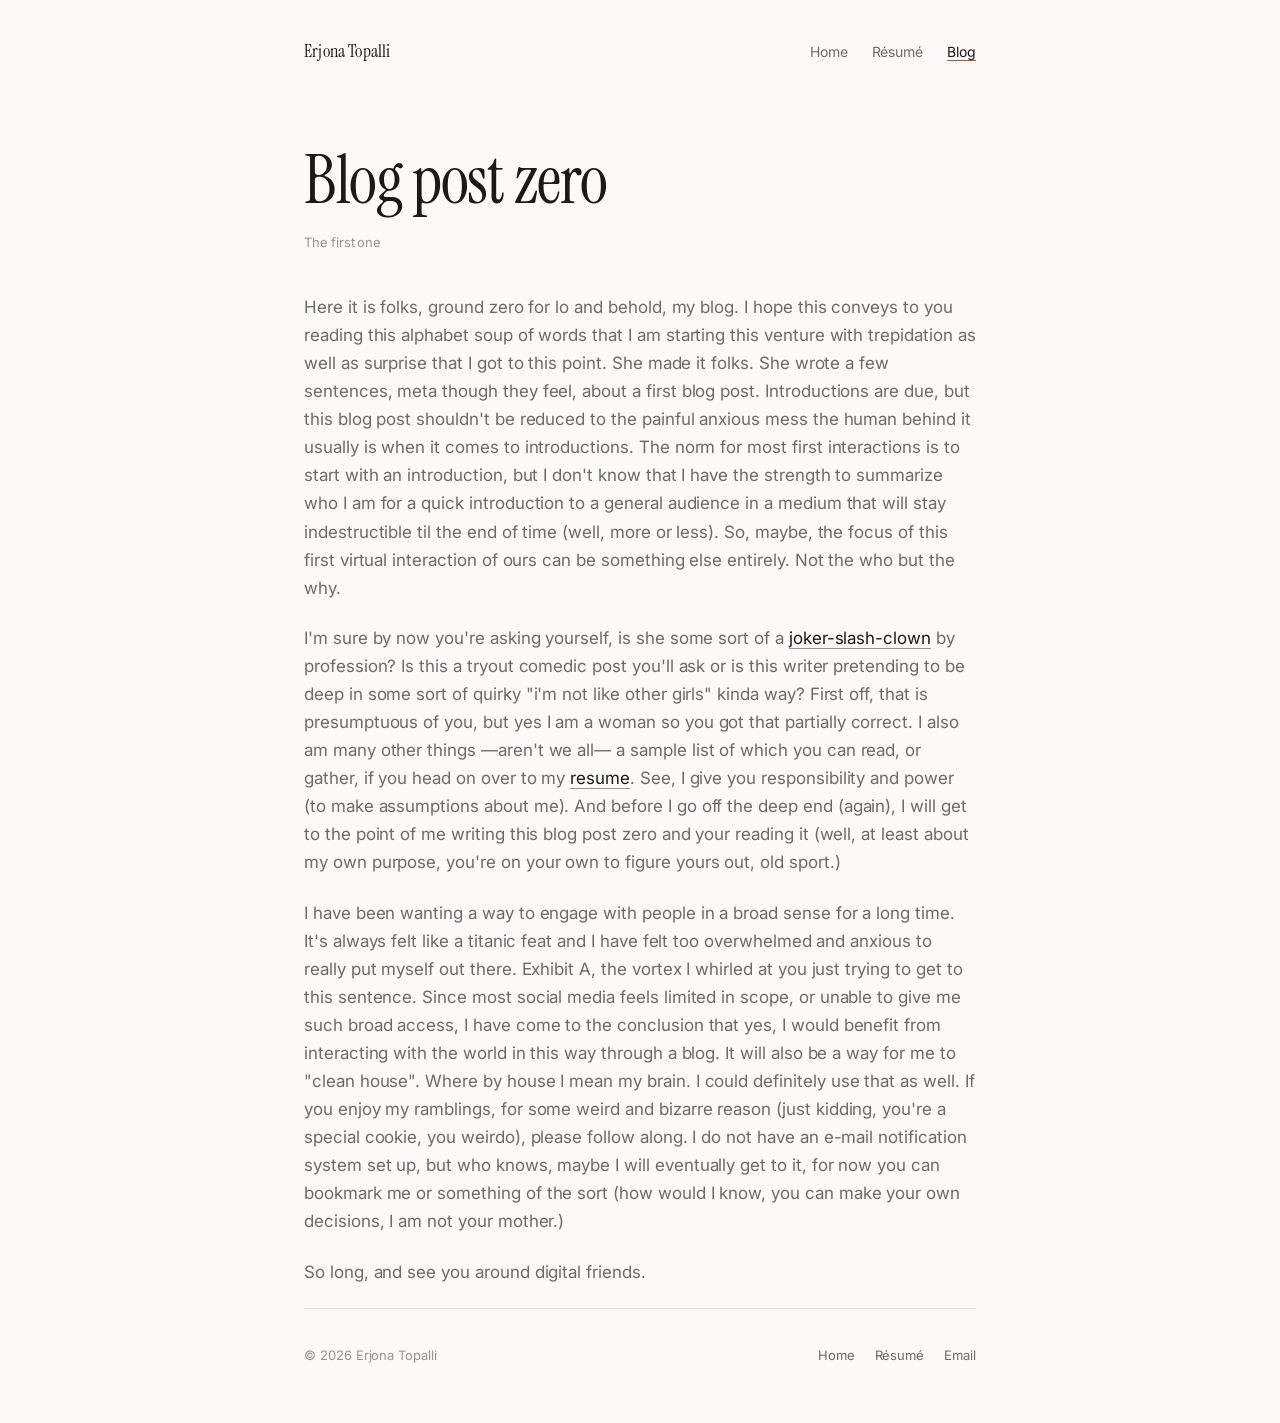
==== blog.html @ 819517cd "Redesign site: minimal layout, résumé page, downloadable PDF - Rewrite main.css as a small design sy" ====
<!DOCTYPE html>
<html lang="en">
<head>
	<meta charset="utf-8">
	<meta name="viewport" content="width=device-width, initial-scale=1">
	<title>Blog post zero — Erjona Topalli</title>
	<meta name="description" content="Ground zero for my blog — on the why rather than the who.">
	<meta name="author" content="Erjona Topalli">

	<meta property="og:type" content="article">
	<meta property="og:title" content="Blog post zero — Erjona Topalli">
	<meta property="og:description" content="Ground zero for my blog — on the why rather than the who.">
	<meta property="og:url" content="https://erjona.me/blog.html">

	<link rel="canonical" href="https://erjona.me/blog.html">
	<link rel="icon" href="data:image/svg+xml,<svg xmlns='http://www.w3.org/2000/svg' viewBox='0 0 100 100'><text y='.9em' font-size='90' font-family='Georgia,serif'>E</text></svg>">

	<link rel="preconnect" href="https://fonts.googleapis.com">
	<link rel="preconnect" href="https://fonts.gstatic.com" crossorigin>
	<link href="https://fonts.googleapis.com/css2?family=Instrument+Serif:ital@0;1&family=Inter:wght@400;500;600&display=swap" rel="stylesheet">

	<link rel="stylesheet" href="/style/main.css">
</head>
<body>
	<div class="wrap">
		<nav class="site-nav">
			<a class="mark" href="/">Erjona Topalli</a>
			<a class="nav-link" href="/">Home</a>
			<a class="nav-link" href="/resume.html">Résumé</a>
			<a class="nav-link" href="/blog.html" aria-current="page">Blog</a>
		</nav>

		<main>
			<article>
				<header class="hero">
					<h1>Blog post zero</h1>
					<p class="meta">The first one</p>
				</header>

				<div class="prose">
					<p>
						Here it is folks, ground zero for lo and behold, my blog. I hope this conveys
						to you reading this alphabet soup of words that I am starting this venture
						with trepidation as well as surprise that I got to this point. She made it
						folks. She wrote a few sentences, meta though they feel, about a first blog
						post. Introductions are due, but this blog post shouldn't be reduced to the
						painful anxious mess the human behind it usually is when it comes to
						introductions. The norm for most first interactions is to start with an
						introduction, but I don't know that I have the strength to summarize who I
						am for a quick introduction to a general audience in a medium that will stay
						indestructible til the end of time (well, more or less). So, maybe, the focus
						of this first virtual interaction of ours can be something else entirely. Not
						the who but the why.
					</p>
					<p>
						I'm sure by now you're asking yourself, is she some sort of a
						<a href="https://en.wikipedia.org/wiki/Jester">joker-slash-clown</a> by
						profession? Is this a tryout comedic post you'll ask or is this writer
						pretending to be deep in some sort of quirky "i'm not like other girls" kinda
						way? First off, that is presumptuous of you, but yes I am a woman so you got
						that partially correct. I also am many other things &mdash;aren't we all&mdash; a
						sample list of which you can read, or gather, if you head on over to my
						<a href="/resume.html">resume</a>. See, I give you responsibility and power (to
						make assumptions about me). And before I go off the deep end (again), I will
						get to the point of me writing this blog post zero and your reading it (well,
						at least about my own purpose, you're on your own to figure yours out, old
						sport.)
					</p>
					<p>
						I have been wanting a way to engage with people in a broad sense for a long
						time. It's always felt like a titanic feat and I have felt too overwhelmed and
						anxious to really put myself out there. Exhibit A, the vortex I whirled at you
						just trying to get to this sentence. Since most social media feels limited in
						scope, or unable to give me such broad access, I have come to the conclusion
						that yes, I would benefit from interacting with the world in this way through
						a blog. It will also be a way for me to "clean house". Where by house I mean
						my brain. I could definitely use that as well. If you enjoy my ramblings, for
						some weird and bizarre reason (just kidding, you're a special cookie, you
						weirdo), please follow along. I do not have an e-mail notification system set
						up, but who knows, maybe I will eventually get to it, for now you can bookmark
						me or something of the sort (how would I know, you can make your own
						decisions, I am not your mother.)
					</p>
					<p>So long, and see you around digital friends.</p>
				</div>
			</article>
		</main>

		<footer class="site-footer">
			<span>© 2026 Erjona Topalli</span>
			<nav>
				<a href="/">Home</a>
				<a href="/resume.html">Résumé</a>
				<a href="mailto:erjonatpl@gmail.com">Email</a>
			</nav>
		</footer>
	</div>
</body>
</html>
---- style/main.css ----
/* ---------------------------------------------------------------
   erjona.me — minimal personal site
   --------------------------------------------------------------- */

:root {
    --serif: "Instrument Serif", ui-serif, Georgia, "Times New Roman", serif;
    --sans: "Inter", -apple-system, BlinkMacSystemFont, "Segoe UI", Helvetica, Arial, sans-serif;
    --mono: ui-monospace, SFMono-Regular, "SF Mono", Menlo, monospace;

    --bg: #fbfaf8;
    --surface: #ffffff;
    --text: #1b1a18;
    --muted: #6f6a64;
    --faint: #9a948c;
    --line: #e6e2db;
    --accent: #9b5540;

    --measure: 42rem;
    --radius: 10px;
}

@media (prefers-color-scheme: dark) {
    :root {
        --bg: #131211;
        --surface: #1a1918;
        --text: #ece9e4;
        --muted: #a6a09a;
        --faint: #7d7770;
        --line: #2c2a28;
        --accent: #d98e72;
    }
}

*,
*::before,
*::after {
    box-sizing: border-box;
}

html {
    -webkit-text-size-adjust: 100%;
    scroll-behavior: smooth;
}

body {
    margin: 0;
    padding: 0 1.5rem;
    background: var(--bg);
    color: var(--text);
    font-family: var(--sans);
    font-size: 17px;
    line-height: 1.65;
    letter-spacing: -0.003em;
    -webkit-font-smoothing: antialiased;
}

.wrap {
    width: 100%;
    max-width: var(--measure);
    margin: 0 auto;
}

/* --- links ---------------------------------------------------- */

a {
    color: var(--text);
    text-decoration: none;
    text-decoration-color: var(--line);
    text-underline-offset: 0.22em;
    transition: color 0.15s ease, text-decoration-color 0.15s ease;
}

a:hover {
    color: var(--accent);
}

.prose a,
a.inline {
    text-decoration: underline;
    text-decoration-thickness: 1px;
    text-decoration-color: var(--faint);
}

.prose a:hover,
a.inline:hover {
    text-decoration-color: var(--accent);
}

:focus-visible {
    outline: 2px solid var(--accent);
    outline-offset: 3px;
    border-radius: 3px;
}

/* --- nav ------------------------------------------------------ */

.site-nav {
    display: flex;
    align-items: baseline;
    gap: 1.5rem;
    padding: 2.25rem 0 0;
}

.site-nav .mark {
    font-family: var(--serif);
    font-size: 1.15rem;
    letter-spacing: 0.01em;
    margin-right: auto;
}

.site-nav a.nav-link {
    font-size: 0.875rem;
    color: var(--muted);
}

.site-nav a.nav-link:hover,
.site-nav a.nav-link[aria-current="page"] {
    color: var(--text);
}

.site-nav a.nav-link[aria-current="page"] {
    text-decoration: underline;
    text-decoration-color: var(--accent);
    text-decoration-thickness: 1px;
}

/* --- hero ----------------------------------------------------- */

.hero {
    padding: 5rem 0 0;
}

.hero h1 {
    font-family: var(--serif);
    font-size: clamp(2.75rem, 9vw, 4.25rem);
    font-weight: 400;
    line-height: 1.02;
    letter-spacing: -0.02em;
    margin: 0 0 1rem;
}

.hero .tagline {
    font-size: 1.0625rem;
    color: var(--muted);
    margin: 0 0 2rem;
    max-width: 34rem;
}

.hero .tagline strong {
    color: var(--text);
    font-weight: 500;
}

/* --- headings & text ------------------------------------------ */

h2 {
    font-family: var(--serif);
    font-size: 1.5rem;
    font-weight: 400;
    letter-spacing: -0.01em;
    margin: 0 0 1.25rem;
}

h3 {
    font-size: 1rem;
    font-weight: 600;
    margin: 0;
}

p {
    margin: 0 0 1.15rem;
}

.prose {
    color: var(--muted);
}

.prose p {
    margin-bottom: 1.4rem;
}

.eyebrow {
    font-family: var(--sans);
    font-size: 0.6875rem;
    font-weight: 600;
    letter-spacing: 0.1em;
    text-transform: uppercase;
    color: var(--faint);
    margin: 0 0 1.5rem;
}

.meta {
    font-size: 0.8125rem;
    color: var(--faint);
    font-variant-numeric: tabular-nums;
}

/* --- sections ------------------------------------------------- */

section {
    padding: 3.5rem 0;
    border-top: 1px solid var(--line);
}

section:first-of-type {
    border-top: 0;
}

/* --- buttons -------------------------------------------------- */

.actions {
    display: flex;
    flex-wrap: wrap;
    gap: 0.75rem;
    align-items: center;
}

.btn {
    display: inline-flex;
    align-items: center;
    gap: 0.5rem;
    padding: 0.6rem 1.15rem;
    border: 1px solid var(--text);
    border-radius: 999px;
    background: var(--text);
    color: var(--bg);
    font-size: 0.875rem;
    font-weight: 500;
    line-height: 1.4;
    transition: transform 0.15s ease, opacity 0.15s ease, background 0.15s ease,
        color 0.15s ease, border-color 0.15s ease;
}

.btn:hover {
    color: var(--bg);
    opacity: 0.85;
    transform: translateY(-1px);
}

.btn svg {
    width: 15px;
    height: 15px;
    flex: none;
}

.btn-ghost {
    background: transparent;
    color: var(--text);
    border-color: var(--line);
}

.btn-ghost:hover {
    color: var(--accent);
    border-color: var(--accent);
    opacity: 1;
}

/* --- resume entries ------------------------------------------- */

.entry {
    margin-bottom: 2.5rem;
}

.entry:last-child {
    margin-bottom: 0;
}

.entry-head {
    display: flex;
    flex-wrap: wrap;
    gap: 0.25rem 1rem;
    align-items: baseline;
    margin-bottom: 0.25rem;
}

.entry-head h3 {
    margin-right: auto;
}

.entry .role {
    font-size: 0.9375rem;
    color: var(--accent);
    margin: 0 0 0.75rem;
}

.entry ul {
    margin: 0;
    padding: 0;
    list-style: none;
    color: var(--muted);
}

.entry ul li {
    position: relative;
    padding-left: 1.1rem;
    margin-bottom: 0.6rem;
    font-size: 0.9375rem;
}

.entry ul li::before {
    content: "";
    position: absolute;
    left: 0;
    top: 0.72em;
    width: 5px;
    height: 1px;
    background: var(--faint);
}

/* --- skills / definition grid --------------------------------- */

.grid {
    display: grid;
    grid-template-columns: repeat(auto-fit, minmax(15rem, 1fr));
    gap: 1.75rem 2rem;
}

.grid dt,
.card-title {
    font-size: 0.6875rem;
    font-weight: 600;
    letter-spacing: 0.09em;
    text-transform: uppercase;
    color: var(--faint);
    margin-bottom: 0.4rem;
}

.grid dd {
    margin: 0;
    font-size: 0.9375rem;
    color: var(--muted);
}

dl.grid {
    margin: 0;
}

/* --- link list (posts, elsewhere) ----------------------------- */

.link-list {
    margin: 0;
    padding: 0;
    list-style: none;
}

.link-list li {
    border-bottom: 1px solid var(--line);
}

.link-list li:first-child {
    border-top: 1px solid var(--line);
}

.link-list a {
    display: flex;
    flex-wrap: wrap;
    gap: 0.15rem 1rem;
    align-items: baseline;
    padding: 1.05rem 0;
}

.link-list a .title {
    margin-right: auto;
    font-size: 0.9375rem;
}

/* --- article -------------------------------------------------- */

article header {
    margin-bottom: 2.5rem;
}

article h1 {
    font-family: var(--serif);
    font-size: clamp(2rem, 6vw, 2.75rem);
    font-weight: 400;
    line-height: 1.08;
    letter-spacing: -0.02em;
    margin: 0 0 0.75rem;
}

/* --- footer --------------------------------------------------- */

.site-footer {
    border-top: 1px solid var(--line);
    padding: 2.25rem 0 3.5rem;
    display: flex;
    flex-wrap: wrap;
    gap: 0.5rem 1.5rem;
    align-items: baseline;
    font-size: 0.8125rem;
    color: var(--faint);
}

.site-footer nav {
    display: flex;
    gap: 1.25rem;
    margin-left: auto;
}

.site-footer a {
    color: var(--muted);
}

.site-footer a:hover {
    color: var(--accent);
}

/* --- print ---------------------------------------------------- */

@media print {
    .site-nav,
    .site-footer,
    .actions {
        display: none;
    }

    body {
        font-size: 11pt;
        background: #fff;
        color: #000;
    }

    section {
        padding: 1rem 0;
        break-inside: avoid;
    }
}

@media (prefers-reduced-motion: reduce) {
    * {
        transition: none !important;
        scroll-behavior: auto !important;
    }
}
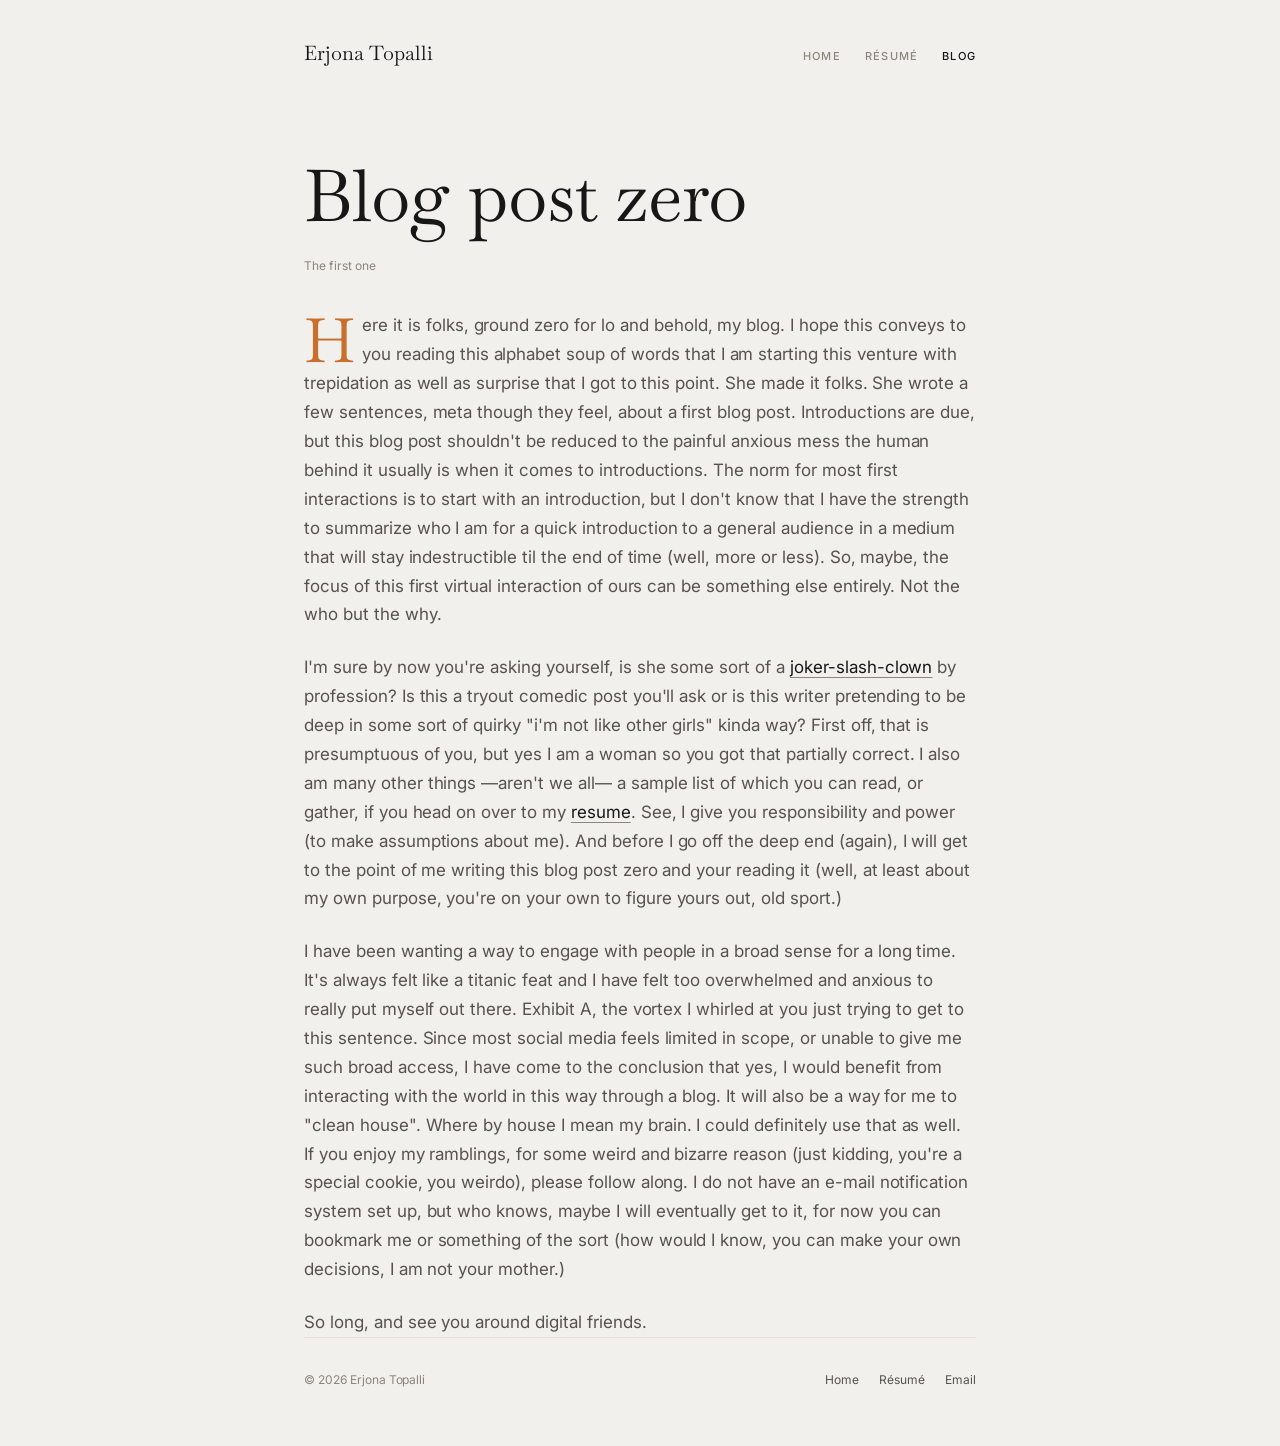
==== commit 3531c13f: "Adopt Fonzi-inspired styling and sync content to new resume Styling, borrowing cues from fonzi.ai: -" ====
--- a/blog.html
+++ b/blog.html
@@ -13,11 +13,11 @@
 	<meta property="og:url" content="https://erjona.me/blog.html">
 
 	<link rel="canonical" href="https://erjona.me/blog.html">
-	<link rel="icon" href="data:image/svg+xml,<svg xmlns='http://www.w3.org/2000/svg' viewBox='0 0 100 100'><text y='.9em' font-size='90' font-family='Georgia,serif'>E</text></svg>">
+	<link rel="icon" href="data:image/svg+xml,<svg xmlns='http://www.w3.org/2000/svg' viewBox='0 0 100 100'><text y='.9em' font-size='90' font-family='Baskervville,Georgia,serif'>E</text></svg>">
 
 	<link rel="preconnect" href="https://fonts.googleapis.com">
 	<link rel="preconnect" href="https://fonts.gstatic.com" crossorigin>
-	<link href="https://fonts.googleapis.com/css2?family=Instrument+Serif:ital@0;1&family=Inter:wght@400;500;600&display=swap" rel="stylesheet">
+	<link href="https://fonts.googleapis.com/css2?family=Baskervville:ital@0;1&family=Inter:wght@400;500;600&display=swap" rel="stylesheet">
 
 	<link rel="stylesheet" href="/style/main.css">
 </head>
--- a/style/main.css
+++ b/style/main.css
@@ -3,31 +3,35 @@
    --------------------------------------------------------------- */
 
 :root {
-    --serif: "Instrument Serif", ui-serif, Georgia, "Times New Roman", serif;
-    --sans: "Inter", -apple-system, BlinkMacSystemFont, "Segoe UI", Helvetica, Arial, sans-serif;
-    --mono: ui-monospace, SFMono-Regular, "SF Mono", Menlo, monospace;
-
-    --bg: #fbfaf8;
-    --surface: #ffffff;
-    --text: #1b1a18;
-    --muted: #6f6a64;
-    --faint: #9a948c;
-    --line: #e6e2db;
-    --accent: #9b5540;
+    --serif: "Baskervville", ui-serif, Georgia, "Times New Roman", serif;
+    --sans: "Inter", -apple-system, BlinkMacSystemFont, "Segoe UI", Helvetica,
+        Arial, sans-serif;
+
+    --bg: #f1f0ec;
+    --surface: #fafdf0;
+    --text: #171717;
+    --muted: #56534e;
+    --faint: #8a857d;
+    --line: #e1ded6;
+    --accent: #c96f2d;
+    --sand: #f4e0ba;
+    --on-accent: #fffaf3;
 
     --measure: 42rem;
-    --radius: 10px;
+    --radius: 8px;
 }
 
 @media (prefers-color-scheme: dark) {
     :root {
-        --bg: #131211;
-        --surface: #1a1918;
-        --text: #ece9e4;
-        --muted: #a6a09a;
-        --faint: #7d7770;
-        --line: #2c2a28;
-        --accent: #d98e72;
+        --bg: #131210;
+        --surface: #1c1b17;
+        --text: #f1f0ec;
+        --muted: #aaa49b;
+        --faint: #7c766d;
+        --line: #2b2924;
+        --accent: #e0894a;
+        --sand: #5c4a2c;
+        --on-accent: #1a1409;
     }
 }
 
@@ -44,14 +48,15 @@
 
 body {
     margin: 0;
-    padding: 0 1.5rem;
+    padding: 0 1.75rem;
     background: var(--bg);
     color: var(--text);
     font-family: var(--sans);
-    font-size: 17px;
-    line-height: 1.65;
-    letter-spacing: -0.003em;
+    font-size: 16.5px;
+    line-height: 1.7;
+    letter-spacing: -0.002em;
     -webkit-font-smoothing: antialiased;
+    text-rendering: optimizeLegibility;
 }
 
 .wrap {
@@ -60,36 +65,39 @@
     margin: 0 auto;
 }
 
+::selection {
+    background: var(--accent);
+    color: var(--on-accent);
+}
+
 /* --- links ---------------------------------------------------- */
 
 a {
     color: var(--text);
     text-decoration: none;
-    text-decoration-color: var(--line);
     text-underline-offset: 0.22em;
-    transition: color 0.15s ease, text-decoration-color 0.15s ease;
+    transition: color 0.18s ease, text-decoration-color 0.18s ease,
+        background 0.18s ease, border-color 0.18s ease;
 }
 
 a:hover {
     color: var(--accent);
 }
 
-.prose a,
-a.inline {
+.prose a {
     text-decoration: underline;
     text-decoration-thickness: 1px;
     text-decoration-color: var(--faint);
 }
 
-.prose a:hover,
-a.inline:hover {
+.prose a:hover {
     text-decoration-color: var(--accent);
 }
 
 :focus-visible {
     outline: 2px solid var(--accent);
     outline-offset: 3px;
-    border-radius: 3px;
+    border-radius: 2px;
 }
 
 /* --- nav ------------------------------------------------------ */
@@ -103,47 +111,48 @@
 
 .site-nav .mark {
     font-family: var(--serif);
-    font-size: 1.15rem;
-    letter-spacing: 0.01em;
+    font-size: 1.25rem;
     margin-right: auto;
 }
 
-.site-nav a.nav-link {
-    font-size: 0.875rem;
-    color: var(--muted);
-}
-
-.site-nav a.nav-link:hover,
-.site-nav a.nav-link[aria-current="page"] {
+.site-nav .nav-link {
+    font-size: 0.6875rem;
+    font-weight: 500;
+    letter-spacing: 0.11em;
+    text-transform: uppercase;
+    color: var(--faint);
+}
+
+.site-nav .nav-link:hover {
     color: var(--text);
 }
 
-.site-nav a.nav-link[aria-current="page"] {
-    text-decoration: underline;
-    text-decoration-color: var(--accent);
-    text-decoration-thickness: 1px;
+.site-nav .nav-link[aria-current="page"] {
+    color: var(--text);
 }
 
 /* --- hero ----------------------------------------------------- */
 
 .hero {
-    padding: 5rem 0 0;
+    padding: 5.5rem 0 1rem;
 }
 
 .hero h1 {
     font-family: var(--serif);
-    font-size: clamp(2.75rem, 9vw, 4.25rem);
+    font-size: clamp(3rem, 9.5vw, 4.5rem);
     font-weight: 400;
-    line-height: 1.02;
-    letter-spacing: -0.02em;
-    margin: 0 0 1rem;
+    line-height: 1.06;
+    letter-spacing: -0.012em;
+    margin: 0 0 1.35rem;
 }
 
 .hero .tagline {
     font-size: 1.0625rem;
+    line-height: 1.65;
     color: var(--muted);
-    margin: 0 0 2rem;
-    max-width: 34rem;
+    margin: 0 0 2.25rem;
+    max-width: 31rem;
+    text-wrap: pretty;
 }
 
 .hero .tagline strong {
@@ -155,20 +164,22 @@
 
 h2 {
     font-family: var(--serif);
-    font-size: 1.5rem;
+    font-size: 2rem;
     font-weight: 400;
-    letter-spacing: -0.01em;
+    letter-spacing: -0.008em;
+    line-height: 1.15;
     margin: 0 0 1.25rem;
 }
 
 h3 {
-    font-size: 1rem;
+    font-size: 0.9375rem;
     font-weight: 600;
     margin: 0;
 }
 
 p {
-    margin: 0 0 1.15rem;
+    margin: 0 0 1.2rem;
+    text-wrap: pretty;
 }
 
 .prose {
@@ -176,29 +187,45 @@
 }
 
 .prose p {
-    margin-bottom: 1.4rem;
-}
+    margin-bottom: 1.5rem;
+}
+
+.prose p:last-child {
+    margin-bottom: 0;
+}
+
+/* section label: orange glyph + letterspaced caps */
 
 .eyebrow {
-    font-family: var(--sans);
+    display: flex;
+    align-items: center;
+    gap: 0.6rem;
     font-size: 0.6875rem;
     font-weight: 600;
-    letter-spacing: 0.1em;
+    letter-spacing: 0.13em;
     text-transform: uppercase;
     color: var(--faint);
-    margin: 0 0 1.5rem;
+    margin: 0 0 1.75rem;
+}
+
+.eyebrow::before {
+    content: "\25C6"; /* ◆ */
+    color: var(--accent);
+    font-size: 0.5rem;
+    line-height: 1;
 }
 
 .meta {
-    font-size: 0.8125rem;
+    font-size: 0.75rem;
     color: var(--faint);
     font-variant-numeric: tabular-nums;
+    letter-spacing: 0.01em;
 }
 
 /* --- sections ------------------------------------------------- */
 
 section {
-    padding: 3.5rem 0;
+    padding: 3.25rem 0;
     border-top: 1px solid var(--line);
 }
 
@@ -211,7 +238,7 @@
 .actions {
     display: flex;
     flex-wrap: wrap;
-    gap: 0.75rem;
+    gap: 0.55rem;
     align-items: center;
 }
 
@@ -219,28 +246,38 @@
     display: inline-flex;
     align-items: center;
     gap: 0.5rem;
-    padding: 0.6rem 1.15rem;
+    padding: 0.8rem 1.1rem;
     border: 1px solid var(--text);
-    border-radius: 999px;
+    border-radius: var(--radius);
     background: var(--text);
     color: var(--bg);
-    font-size: 0.875rem;
+    font-size: 0.8125rem;
     font-weight: 500;
-    line-height: 1.4;
-    transition: transform 0.15s ease, opacity 0.15s ease, background 0.15s ease,
-        color 0.15s ease, border-color 0.15s ease;
+    line-height: 1.2;
+    transition: background 0.18s ease, color 0.18s ease,
+        border-color 0.18s ease, transform 0.18s ease;
 }
 
 .btn:hover {
-    color: var(--bg);
-    opacity: 0.85;
+    background: var(--accent);
+    border-color: var(--accent);
+    color: var(--on-accent);
     transform: translateY(-1px);
 }
 
+.btn:active {
+    transform: none;
+}
+
 .btn svg {
-    width: 15px;
-    height: 15px;
+    width: 13px;
+    height: 13px;
     flex: none;
+    transition: transform 0.18s ease;
+}
+
+.btn:hover svg {
+    transform: translateY(2px);
 }
 
 .btn-ghost {
@@ -250,27 +287,40 @@
 }
 
 .btn-ghost:hover {
-    color: var(--accent);
+    background: var(--surface);
     border-color: var(--accent);
-    opacity: 1;
-}
-
-/* --- resume entries ------------------------------------------- */
+    color: var(--accent);
+}
+
+.btn-ghost:hover svg {
+    transform: none;
+}
+
+/* --- entry cards ---------------------------------------------- */
 
 .entry {
-    margin-bottom: 2.5rem;
+    background: var(--surface);
+    border: 1px solid var(--line);
+    border-radius: var(--radius);
+    padding: 1.4rem 1.5rem;
+    margin-bottom: 0.85rem;
+    transition: border-color 0.18s ease;
 }
 
 .entry:last-child {
     margin-bottom: 0;
 }
 
+.entry:hover {
+    border-color: var(--accent);
+}
+
 .entry-head {
     display: flex;
     flex-wrap: wrap;
-    gap: 0.25rem 1rem;
+    gap: 0.15rem 1rem;
     align-items: baseline;
-    margin-bottom: 0.25rem;
+    margin-bottom: 0.1rem;
 }
 
 .entry-head h3 {
@@ -278,9 +328,12 @@
 }
 
 .entry .role {
-    font-size: 0.9375rem;
-    color: var(--accent);
-    margin: 0 0 0.75rem;
+    font-size: 0.75rem;
+    font-weight: 500;
+    letter-spacing: 0.1em;
+    text-transform: uppercase;
+    color: var(--accent);
+    margin: 0 0 0.9rem;
 }
 
 .entry ul {
@@ -292,9 +345,15 @@
 
 .entry ul li {
     position: relative;
-    padding-left: 1.1rem;
-    margin-bottom: 0.6rem;
-    font-size: 0.9375rem;
+    padding-left: 1rem;
+    margin-bottom: 0.5rem;
+    font-size: 0.875rem;
+    line-height: 1.65;
+    text-wrap: pretty;
+}
+
+.entry ul li:last-child {
+    margin-bottom: 0;
 }
 
 .entry ul li::before {
@@ -302,93 +361,186 @@
     position: absolute;
     left: 0;
     top: 0.72em;
-    width: 5px;
-    height: 1px;
-    background: var(--faint);
-}
-
-/* --- skills / definition grid --------------------------------- */
-
-.grid {
+    width: 4px;
+    height: 4px;
+    background: var(--sand);
+    border: 1px solid var(--faint);
+}
+
+/* --- accent CTA card ----------------------------------------- */
+
+.cta {
+    background: var(--accent);
+    border-radius: var(--radius);
+    padding: 2rem 1.75rem;
+    color: var(--on-accent);
+}
+
+.cta .eyebrow {
+    color: var(--on-accent);
+    opacity: 0.75;
+    margin-bottom: 1rem;
+}
+
+.cta .eyebrow::before {
+    color: var(--on-accent);
+}
+
+.cta h2 {
+    color: var(--on-accent);
+    margin-bottom: 0.6rem;
+}
+
+.cta p {
+    color: var(--on-accent);
+    opacity: 0.85;
+    font-size: 0.9375rem;
+    max-width: 26rem;
+    margin-bottom: 1.5rem;
+}
+
+.cta .btn {
+    background: var(--on-accent);
+    border-color: var(--on-accent);
+    color: var(--accent);
+}
+
+.cta .btn:hover {
+    background: var(--text);
+    border-color: var(--text);
+    color: var(--on-accent);
+    transform: translateY(-1px);
+}
+
+/* --- skills --------------------------------------------------- */
+
+.skills {
     display: grid;
-    grid-template-columns: repeat(auto-fit, minmax(15rem, 1fr));
-    gap: 1.75rem 2rem;
-}
-
-.grid dt,
-.card-title {
+    grid-template-columns: repeat(auto-fit, minmax(14rem, 1fr));
+    gap: 1.6rem 2rem;
+    margin: 0;
+}
+
+.skill-group--wide {
+    grid-column: 1 / -1;
+}
+
+.skill-group dt {
     font-size: 0.6875rem;
     font-weight: 600;
-    letter-spacing: 0.09em;
+    letter-spacing: 0.11em;
     text-transform: uppercase;
     color: var(--faint);
-    margin-bottom: 0.4rem;
-}
-
-.grid dd {
+    margin-bottom: 0.65rem;
+}
+
+.skill-group dd {
     margin: 0;
-    font-size: 0.9375rem;
+}
+
+.chips {
+    display: flex;
+    flex-wrap: wrap;
+    gap: 0.35rem;
+    margin: 0;
+    padding: 0;
+    list-style: none;
+}
+
+.chips li {
+    font-size: 0.8125rem;
+    line-height: 1.5;
+    padding: 0.2rem 0.55rem;
+    background: var(--surface);
+    border: 1px solid var(--line);
+    border-radius: 5px;
     color: var(--muted);
-}
-
-dl.grid {
-    margin: 0;
-}
-
-/* --- link list (posts, elsewhere) ----------------------------- */
+    transition: border-color 0.18s ease, color 0.18s ease;
+}
+
+.chips li:hover {
+    border-color: var(--accent);
+    color: var(--text);
+}
+
+/* --- ledger rows (contact / links) ---------------------------- */
 
 .link-list {
     margin: 0;
     padding: 0;
     list-style: none;
+    border-top: 1px solid var(--line);
 }
 
 .link-list li {
     border-bottom: 1px solid var(--line);
 }
 
-.link-list li:first-child {
-    border-top: 1px solid var(--line);
-}
-
 .link-list a {
     display: flex;
     flex-wrap: wrap;
-    gap: 0.15rem 1rem;
+    gap: 0.1rem 1rem;
     align-items: baseline;
-    padding: 1.05rem 0;
+    padding: 0.95rem 0.5rem;
+}
+
+.link-list a:hover {
+    background: var(--surface);
 }
 
 .link-list a .title {
     margin-right: auto;
-    font-size: 0.9375rem;
+    font-size: 0.875rem;
+}
+
+.link-list a .arrow {
+    color: var(--faint);
+    font-size: 0.8125rem;
+    opacity: 0;
+    transform: translateX(-4px);
+    transition: opacity 0.18s ease, transform 0.18s ease;
+}
+
+.link-list a:hover .arrow {
+    color: var(--accent);
+    opacity: 1;
+    transform: none;
 }
 
 /* --- article -------------------------------------------------- */
-
-article header {
-    margin-bottom: 2.5rem;
-}
 
 article h1 {
     font-family: var(--serif);
-    font-size: clamp(2rem, 6vw, 2.75rem);
+    font-size: clamp(2.25rem, 7vw, 3.25rem);
     font-weight: 400;
-    line-height: 1.08;
-    letter-spacing: -0.02em;
-    margin: 0 0 0.75rem;
+    line-height: 1.1;
+    letter-spacing: -0.012em;
+    margin: 0 0 0.85rem;
+}
+
+article .prose {
+    font-size: 1.0625rem;
+}
+
+article .prose p:first-of-type::first-letter {
+    font-family: var(--serif);
+    font-size: 3.6em;
+    line-height: 0.84;
+    float: left;
+    padding: 0.06em 0.1em 0 0;
+    color: var(--accent);
 }
 
 /* --- footer --------------------------------------------------- */
 
 .site-footer {
     border-top: 1px solid var(--line);
-    padding: 2.25rem 0 3.5rem;
+    padding: 2rem 0 3.5rem;
     display: flex;
     flex-wrap: wrap;
     gap: 0.5rem 1.5rem;
     align-items: baseline;
-    font-size: 0.8125rem;
+    font-size: 0.75rem;
     color: var(--faint);
 }
 
@@ -404,6 +556,77 @@
 
 .site-footer a:hover {
     color: var(--accent);
+}
+
+/* --- entrance ------------------------------------------------- */
+/* Scoped to no-preference so content is never hidden if
+   animations don't run. */
+
+@media (prefers-reduced-motion: no-preference) {
+    @keyframes rise {
+        from {
+            opacity: 0;
+            transform: translateY(10px);
+        }
+        to {
+            opacity: 1;
+            transform: none;
+        }
+    }
+
+    .site-nav,
+    .hero h1,
+    .hero .tagline,
+    .hero .actions,
+    main > section {
+        animation: rise 0.7s cubic-bezier(0.22, 1, 0.36, 1) backwards;
+    }
+
+    .site-nav {
+        animation-delay: 0.02s;
+    }
+    .hero h1 {
+        animation-delay: 0.08s;
+    }
+    .hero .tagline {
+        animation-delay: 0.16s;
+    }
+    .hero .actions {
+        animation-delay: 0.24s;
+    }
+    main > section {
+        animation-delay: 0.3s;
+    }
+}
+
+/* --- small screens -------------------------------------------- */
+
+@media (max-width: 34rem) {
+    body {
+        padding: 0 1.25rem;
+    }
+
+    .hero {
+        padding-top: 4rem;
+    }
+
+    .site-nav {
+        gap: 1.1rem;
+    }
+
+    .site-nav .mark {
+        width: 100%;
+        margin: 0 0 0.35rem;
+    }
+
+    section {
+        padding: 2.75rem 0;
+    }
+
+    .entry,
+    .cta {
+        padding: 1.25rem 1.15rem;
+    }
 }
 
 /* --- print ---------------------------------------------------- */
@@ -411,7 +634,8 @@
 @media print {
     .site-nav,
     .site-footer,
-    .actions {
+    .actions,
+    .cta {
         display: none;
     }
 
@@ -419,17 +643,21 @@
         font-size: 11pt;
         background: #fff;
         color: #000;
+        padding: 0;
+    }
+
+    .hero {
+        padding: 0 0 1rem;
     }
 
     section {
-        padding: 1rem 0;
+        padding: 0.85rem 0;
         break-inside: avoid;
     }
-}
-
-@media (prefers-reduced-motion: reduce) {
-    * {
-        transition: none !important;
-        scroll-behavior: auto !important;
-    }
-}
+
+    .entry {
+        background: none;
+        border-color: #ccc;
+        break-inside: avoid;
+    }
+}
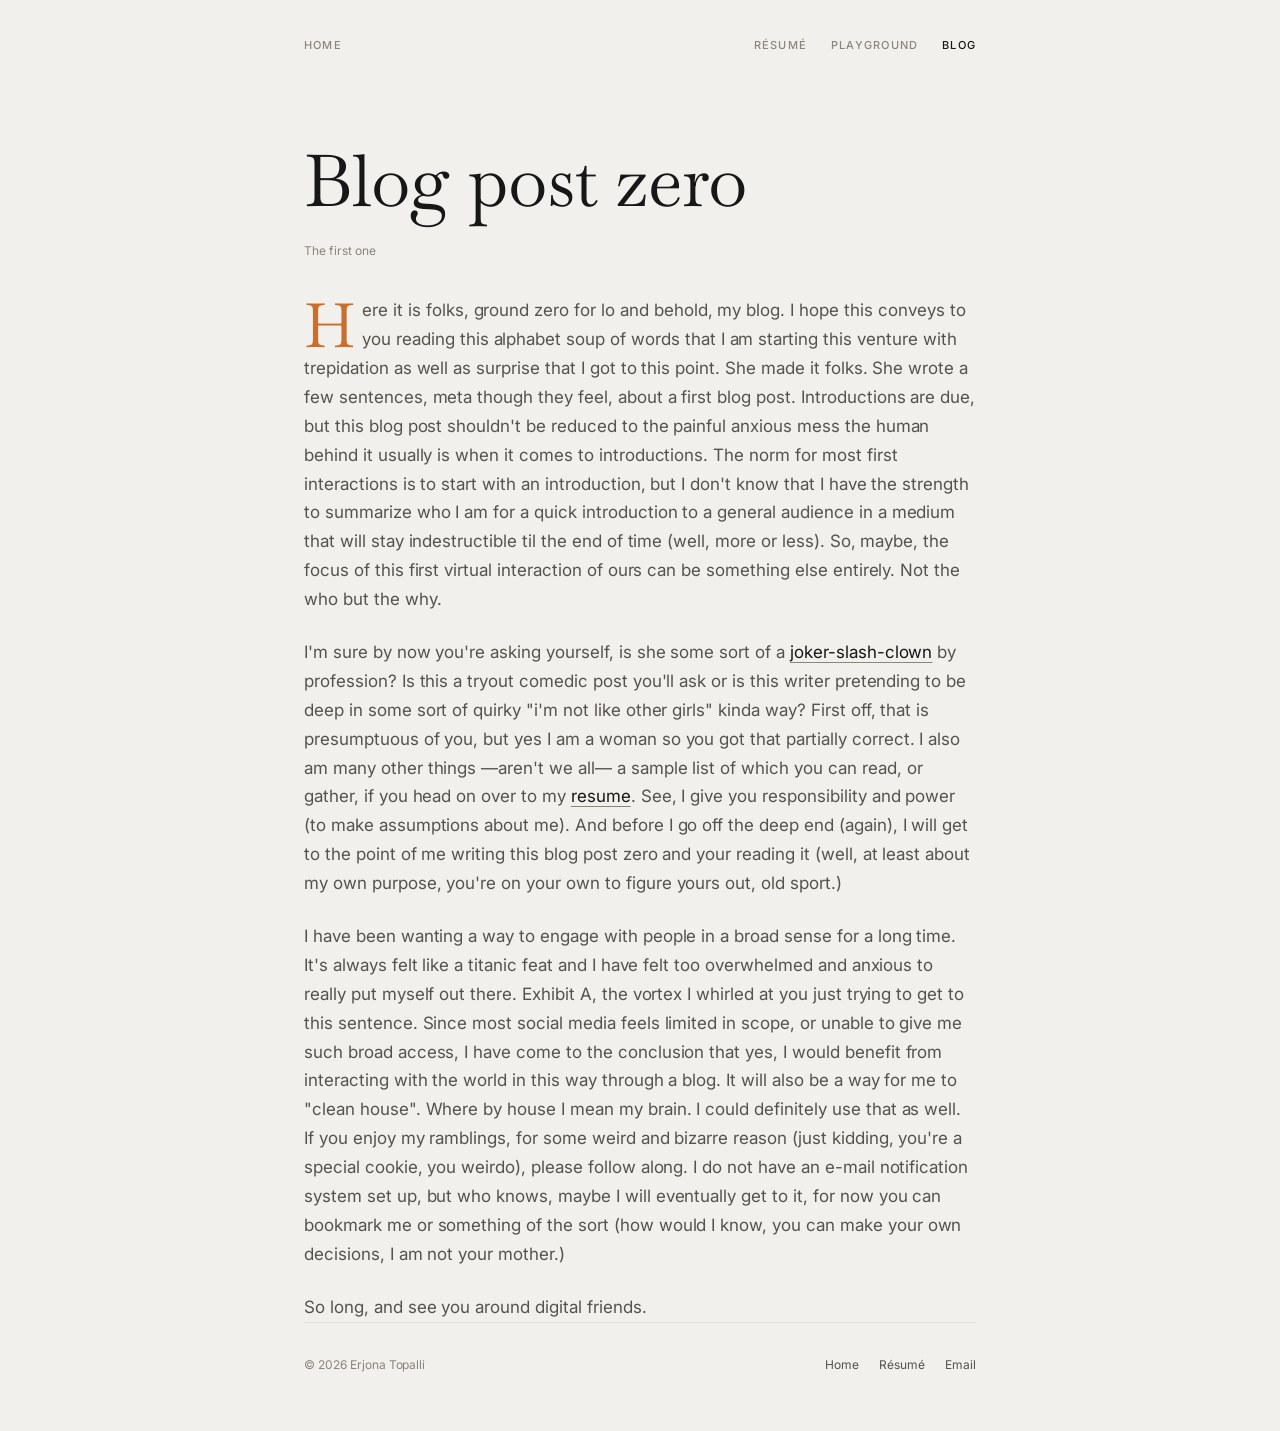
==== commit a3baf036: "Add Playground tab and ship pending homepage edits Home sits top-left instead of the name. Tagline s" ====
--- a/blog.html
+++ b/blog.html
@@ -10,9 +10,9 @@
 	<meta property="og:type" content="article">
 	<meta property="og:title" content="Blog post zero — Erjona Topalli">
 	<meta property="og:description" content="Ground zero for my blog — on the why rather than the who.">
-	<meta property="og:url" content="https://erjona.me/blog.html">
+	<meta property="og:url" content="https://etopalli.github.io/blog.html">
 
-	<link rel="canonical" href="https://erjona.me/blog.html">
+	<link rel="canonical" href="https://etopalli.github.io/blog.html">
 	<link rel="icon" href="data:image/svg+xml,<svg xmlns='http://www.w3.org/2000/svg' viewBox='0 0 100 100'><text y='.9em' font-size='90' font-family='Baskervville,Georgia,serif'>E</text></svg>">
 
 	<link rel="preconnect" href="https://fonts.googleapis.com">
@@ -24,9 +24,9 @@
 <body>
 	<div class="wrap">
 		<nav class="site-nav">
-			<a class="mark" href="/">Erjona Topalli</a>
 			<a class="nav-link" href="/">Home</a>
 			<a class="nav-link" href="/resume.html">Résumé</a>
+			<a class="nav-link" href="/playground.html">Playground</a>
 			<a class="nav-link" href="/blog.html" aria-current="page">Blog</a>
 		</nav>
 
--- a/style/main.css
+++ b/style/main.css
@@ -1,5 +1,5 @@
 /* ---------------------------------------------------------------
-   erjona.me — minimal personal site
+   etopalli.github.io — personal site
    --------------------------------------------------------------- */
 
 :root {
@@ -109,9 +109,7 @@
     padding: 2.25rem 0 0;
 }
 
-.site-nav .mark {
-    font-family: var(--serif);
-    font-size: 1.25rem;
+.site-nav .nav-link:first-child {
     margin-right: auto;
 }
 
@@ -531,6 +529,58 @@
     color: var(--accent);
 }
 
+/* --- playground ----------------------------------------------- */
+
+.projects {
+    display: grid;
+    grid-template-columns: repeat(2, minmax(0, 1fr));
+    gap: 0.85rem;
+}
+
+.project {
+    display: flex;
+    flex-direction: column;
+    min-height: 14rem;
+    padding: 1.4rem 1.5rem 1.35rem;
+    background: var(--surface);
+    border: 1px solid var(--line);
+    border-radius: var(--radius);
+    text-decoration: none;
+    color: inherit;
+    transition: border-color 0.18s ease, transform 0.18s ease;
+}
+
+a.project:hover {
+    border-color: var(--accent);
+    color: inherit;
+    transform: translateY(-2px);
+}
+
+.project .eyebrow {
+    margin-bottom: 1.1rem;
+}
+
+.project h3 {
+    font-family: var(--serif);
+    font-size: 1.35rem;
+    font-weight: 400;
+    letter-spacing: -0.01em;
+    line-height: 1.2;
+    margin: 0 0 0.65rem;
+}
+
+.project p {
+    margin: 0;
+    font-size: 0.875rem;
+    color: var(--muted);
+    text-wrap: pretty;
+}
+
+.project .meta {
+    margin-top: auto;
+    padding-top: 1.25rem;
+}
+
 /* --- footer --------------------------------------------------- */
 
 .site-footer {
@@ -614,18 +664,18 @@
         gap: 1.1rem;
     }
 
-    .site-nav .mark {
-        width: 100%;
-        margin: 0 0 0.35rem;
-    }
-
     section {
         padding: 2.75rem 0;
     }
 
     .entry,
-    .cta {
+    .cta,
+    .project {
         padding: 1.25rem 1.15rem;
+    }
+
+    .projects {
+        grid-template-columns: 1fr;
     }
 }
 
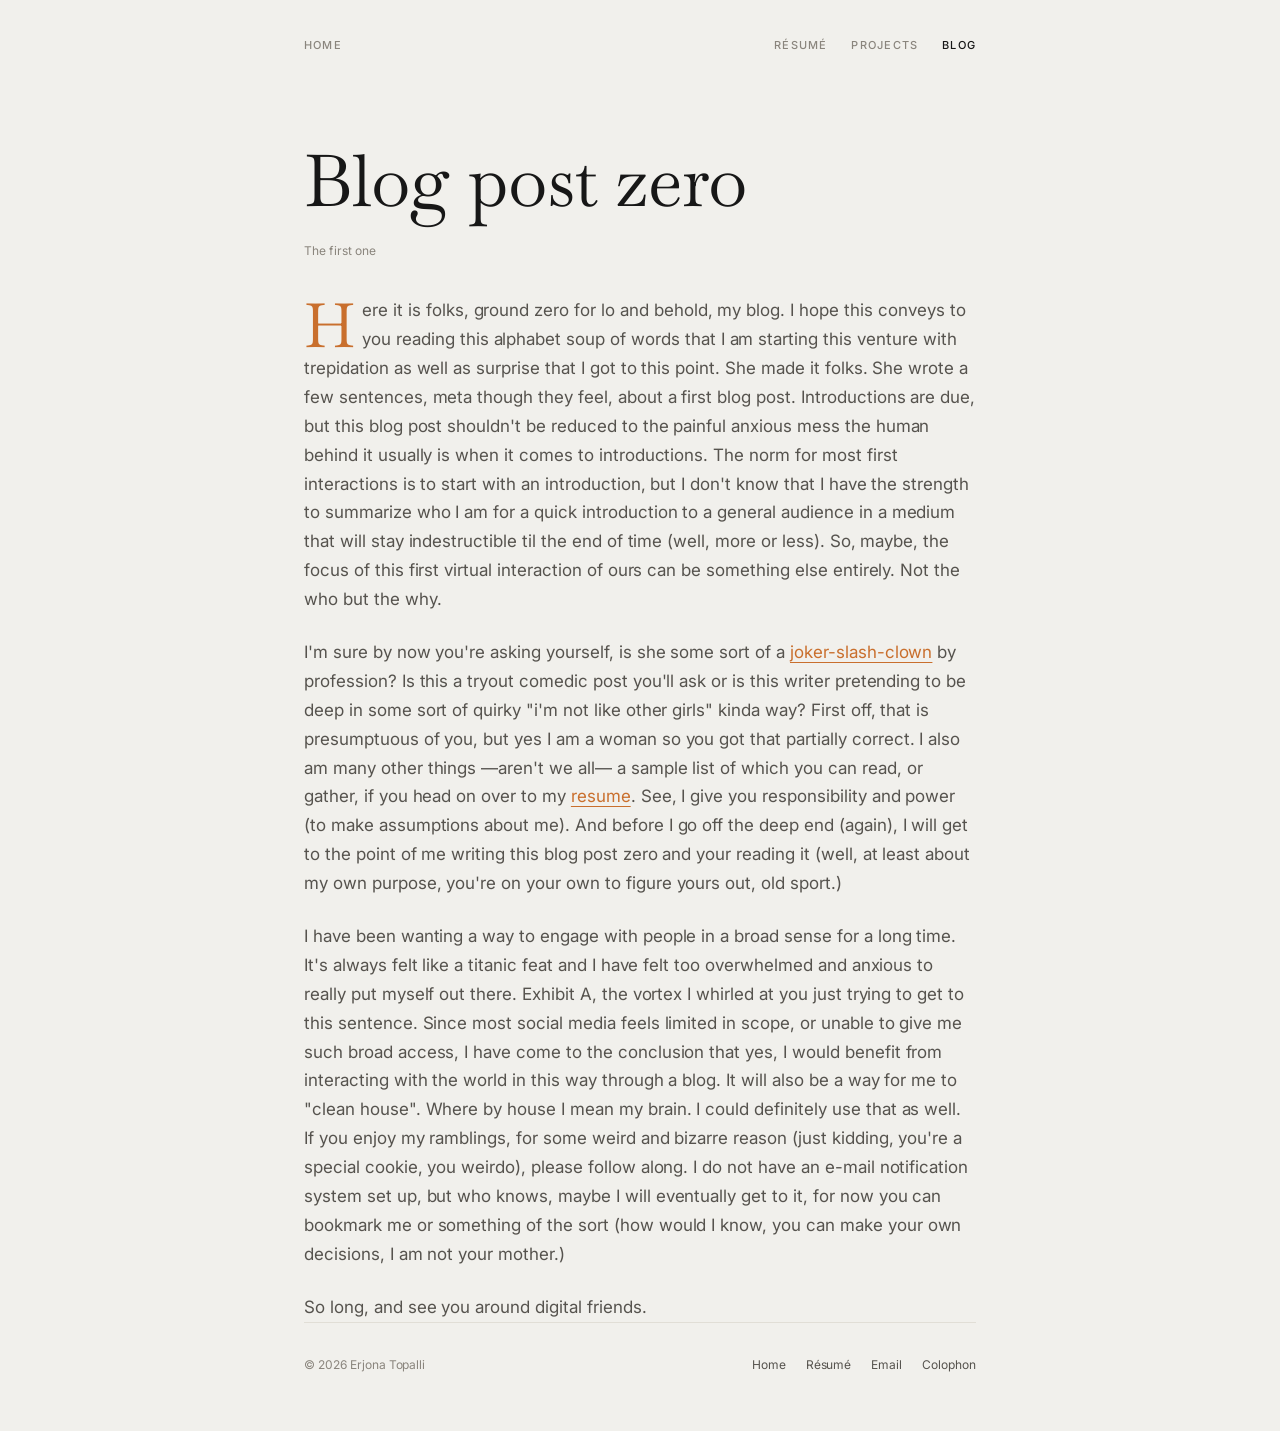
==== commit 7a0d221e: "Ship homepage copy, Projects tab, and colophon Add the Fullstack tagline, link Oracle JET to npm, re" ====
--- a/blog.html
+++ b/blog.html
@@ -26,7 +26,7 @@
 		<nav class="site-nav">
 			<a class="nav-link" href="/">Home</a>
 			<a class="nav-link" href="/resume.html">Résumé</a>
-			<a class="nav-link" href="/playground.html">Playground</a>
+			<a class="nav-link" href="/projects.html">Projects</a>
 			<a class="nav-link" href="/blog.html" aria-current="page">Blog</a>
 		</nav>
 
@@ -92,6 +92,7 @@
 				<a href="/">Home</a>
 				<a href="/resume.html">Résumé</a>
 				<a href="mailto:erjonatpl@gmail.com">Email</a>
+				<a href="/colophon.html">Colophon</a>
 			</nav>
 		</footer>
 	</div>
--- a/style/main.css
+++ b/style/main.css
@@ -85,13 +85,15 @@
 }
 
 .prose a {
+    color: var(--accent);
     text-decoration: underline;
     text-decoration-thickness: 1px;
-    text-decoration-color: var(--faint);
+    text-decoration-color: var(--accent);
 }
 
 .prose a:hover {
-    text-decoration-color: var(--accent);
+    color: var(--text);
+    text-decoration-color: var(--text);
 }
 
 :focus-visible {
@@ -529,7 +531,7 @@
     color: var(--accent);
 }
 
-/* --- playground ----------------------------------------------- */
+/* --- projects ----------------------------------------------- */
 
 .projects {
     display: grid;
